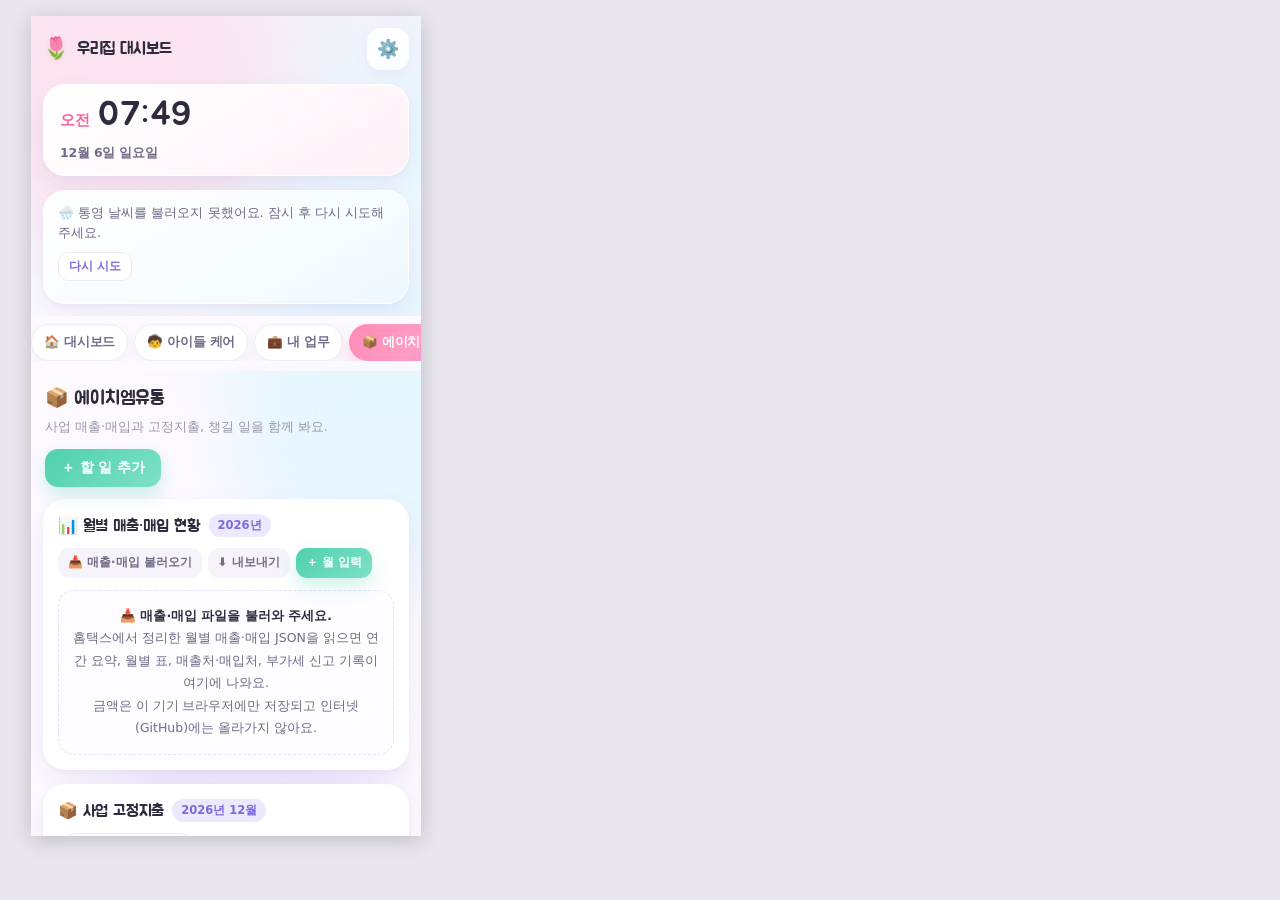
==== mobile-preview.html @ 8bec7c1c "모바일 카드 빈 카드 표시 정리 · 미리보기 갱신" ====
<!doctype html><html lang="ko"><head><meta charset="utf-8"><title>모바일 미리보기</title>
<style>body{margin:0;background:#e9e6ee;display:flex;justify-content:center;gap:24px;padding:16px}</style></head>
<body>
<iframe src="index.html?v=16&m=1#biz" width="390" height="820" style="border:0;background:#fff;box-shadow:0 4px 20px rgba(0,0,0,.18)"></iframe>
<iframe src="index.html?v=16&m=2#biz" width="390" height="820" style="border:0;background:#fff;box-shadow:0 4px 20px rgba(0,0,0,.18);margin-top:-1080px" onload="this.contentWindow.scrollTo(0,1080)"></iframe>
<iframe src="index.html?v=16&m=3#biz" width="390" height="820" style="border:0;background:#fff;box-shadow:0 4px 20px rgba(0,0,0,.18);margin-top:-1900px" onload="this.contentWindow.scrollTo(0,1900)"></iframe>
</body></html>
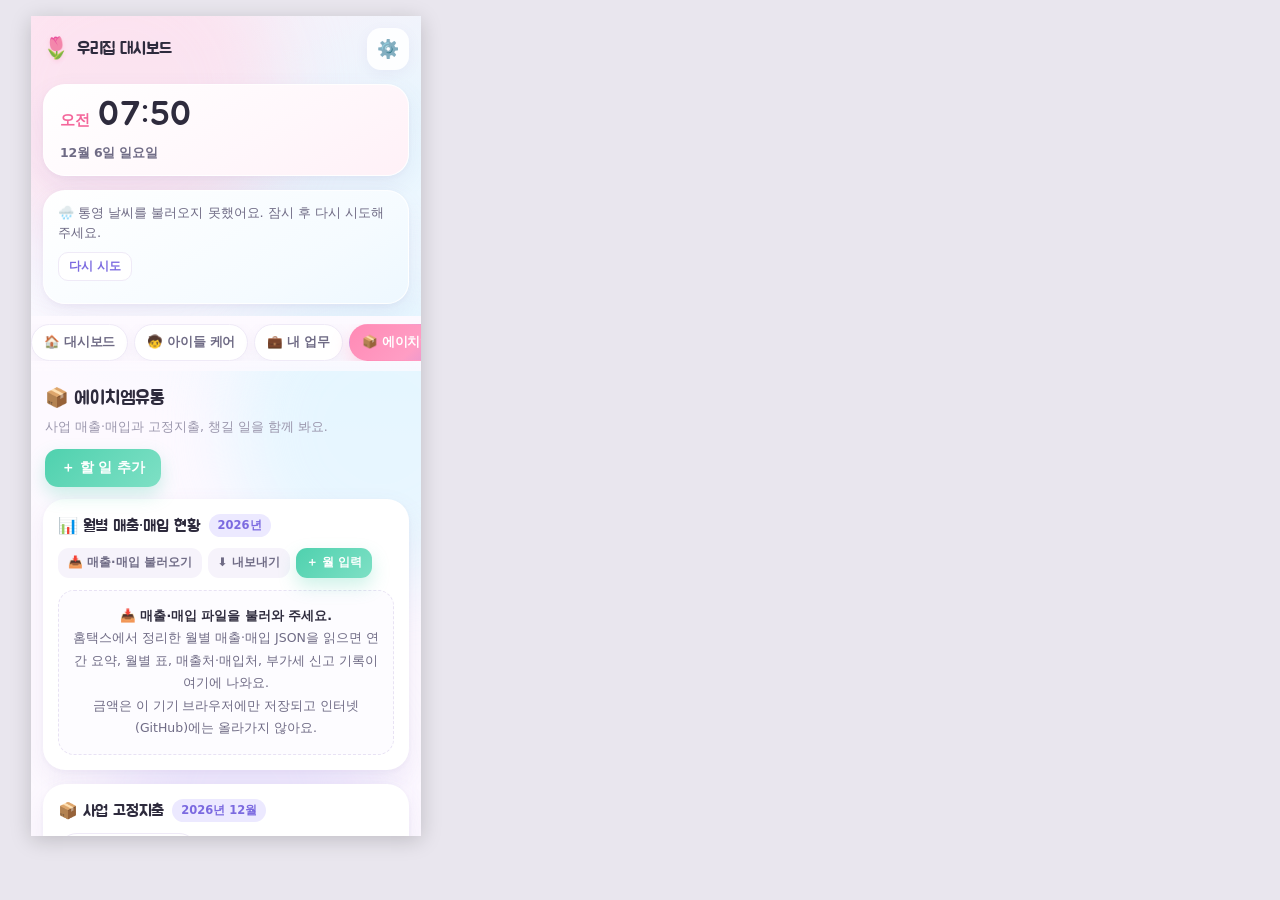
==== commit ea87312c: "캐시 번호 갱신 (v16)" ====
--- a/mobile-preview.html
+++ b/mobile-preview.html
@@ -1,7 +1,7 @@
 <!doctype html><html lang="ko"><head><meta charset="utf-8"><title>모바일 미리보기</title>
 <style>body{margin:0;background:#e9e6ee;display:flex;justify-content:center;gap:24px;padding:16px}</style></head>
 <body>
-<iframe src="index.html?v=16&m=1#biz" width="390" height="820" style="border:0;background:#fff;box-shadow:0 4px 20px rgba(0,0,0,.18)"></iframe>
-<iframe src="index.html?v=16&m=2#biz" width="390" height="820" style="border:0;background:#fff;box-shadow:0 4px 20px rgba(0,0,0,.18);margin-top:-1080px" onload="this.contentWindow.scrollTo(0,1080)"></iframe>
-<iframe src="index.html?v=16&m=3#biz" width="390" height="820" style="border:0;background:#fff;box-shadow:0 4px 20px rgba(0,0,0,.18);margin-top:-1900px" onload="this.contentWindow.scrollTo(0,1900)"></iframe>
+<iframe src="index.html?v=17&m=1#biz" width="390" height="820" style="border:0;background:#fff;box-shadow:0 4px 20px rgba(0,0,0,.18)"></iframe>
+<iframe src="index.html?v=17&m=2#biz" width="390" height="820" style="border:0;background:#fff;box-shadow:0 4px 20px rgba(0,0,0,.18);margin-top:-1080px" onload="this.contentWindow.scrollTo(0,1080)"></iframe>
+<iframe src="index.html?v=17&m=3#biz" width="390" height="820" style="border:0;background:#fff;box-shadow:0 4px 20px rgba(0,0,0,.18);margin-top:-1900px" onload="this.contentWindow.scrollTo(0,1900)"></iframe>
 </body></html>
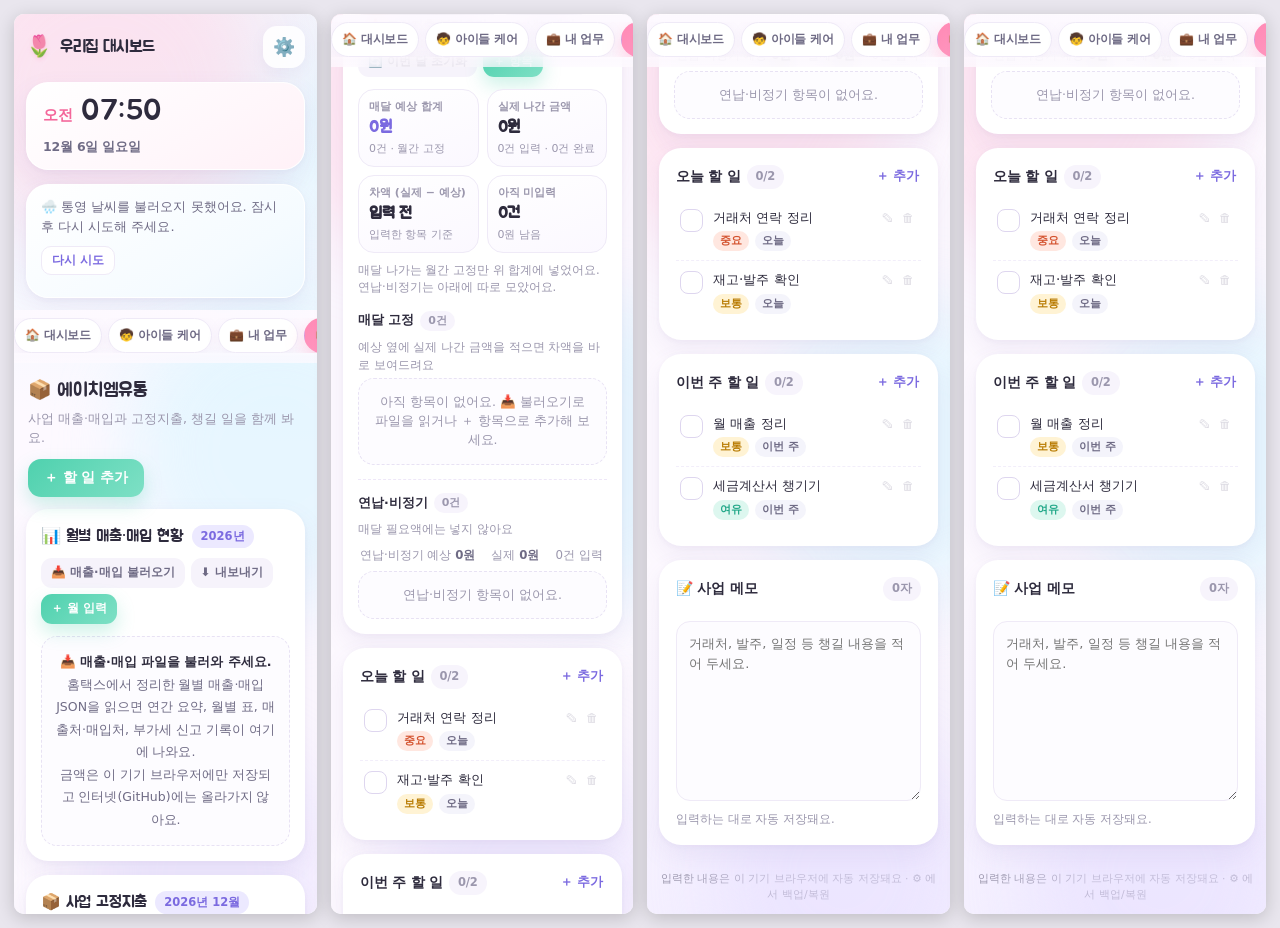
==== commit 596e9004: "모바일 미리보기 4단 구성" ====
--- a/mobile-preview.html
+++ b/mobile-preview.html
@@ -1,7 +1,9 @@
 <!doctype html><html lang="ko"><head><meta charset="utf-8"><title>모바일 미리보기</title>
-<style>body{margin:0;background:#e9e6ee;display:flex;justify-content:center;gap:24px;padding:16px}</style></head>
+<style>body{margin:0;background:#e9e6ee;display:flex;justify-content:center;gap:14px;padding:14px}
+iframe{border:0;background:#fff;box-shadow:0 4px 18px rgba(0,0,0,.18);border-radius:10px}</style></head>
 <body>
-<iframe src="index.html?v=17&m=1#biz" width="390" height="820" style="border:0;background:#fff;box-shadow:0 4px 20px rgba(0,0,0,.18)"></iframe>
-<iframe src="index.html?v=17&m=2#biz" width="390" height="820" style="border:0;background:#fff;box-shadow:0 4px 20px rgba(0,0,0,.18);margin-top:-1080px" onload="this.contentWindow.scrollTo(0,1080)"></iframe>
-<iframe src="index.html?v=17&m=3#biz" width="390" height="820" style="border:0;background:#fff;box-shadow:0 4px 20px rgba(0,0,0,.18);margin-top:-1900px" onload="this.contentWindow.scrollTo(0,1900)"></iframe>
+<iframe src="index.html?v=17&m=1#biz" width="390" height="900"></iframe>
+<iframe src="index.html?v=17&m=2#biz" width="390" height="900" onload="this.contentWindow.scrollTo(0,900)"></iframe>
+<iframe src="index.html?v=17&m=3#biz" width="390" height="900" onload="this.contentWindow.scrollTo(0,1800)"></iframe>
+<iframe src="index.html?v=17&m=4#biz" width="390" height="900" onload="this.contentWindow.scrollTo(0,2700)"></iframe>
 </body></html>
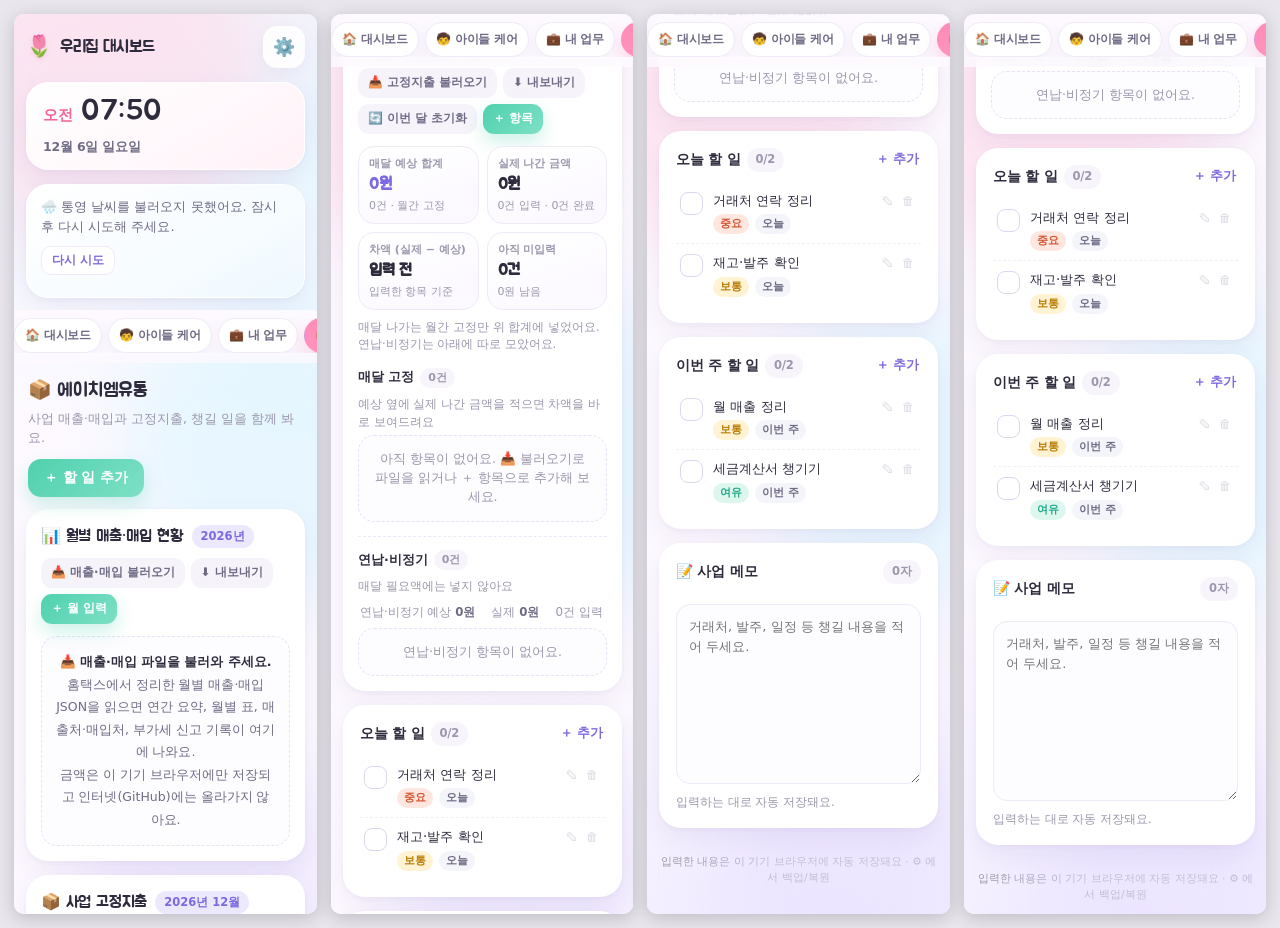
==== commit e00ef792: "캐시 번호 갱신 (v17)" ====
--- a/mobile-preview.html
+++ b/mobile-preview.html
@@ -2,8 +2,8 @@
 <style>body{margin:0;background:#e9e6ee;display:flex;justify-content:center;gap:14px;padding:14px}
 iframe{border:0;background:#fff;box-shadow:0 4px 18px rgba(0,0,0,.18);border-radius:10px}</style></head>
 <body>
-<iframe src="index.html?v=17&m=1#biz" width="390" height="900"></iframe>
-<iframe src="index.html?v=17&m=2#biz" width="390" height="900" onload="this.contentWindow.scrollTo(0,900)"></iframe>
-<iframe src="index.html?v=17&m=3#biz" width="390" height="900" onload="this.contentWindow.scrollTo(0,1800)"></iframe>
-<iframe src="index.html?v=17&m=4#biz" width="390" height="900" onload="this.contentWindow.scrollTo(0,2700)"></iframe>
+<iframe src="index.html?v=18&m=1#biz" width="390" height="900"></iframe>
+<iframe src="index.html?v=18&m=2#biz" width="390" height="900" onload="this.contentWindow.scrollTo(0,900)"></iframe>
+<iframe src="index.html?v=18&m=3#biz" width="390" height="900" onload="this.contentWindow.scrollTo(0,1800)"></iframe>
+<iframe src="index.html?v=18&m=4#biz" width="390" height="900" onload="this.contentWindow.scrollTo(0,2700)"></iframe>
 </body></html>
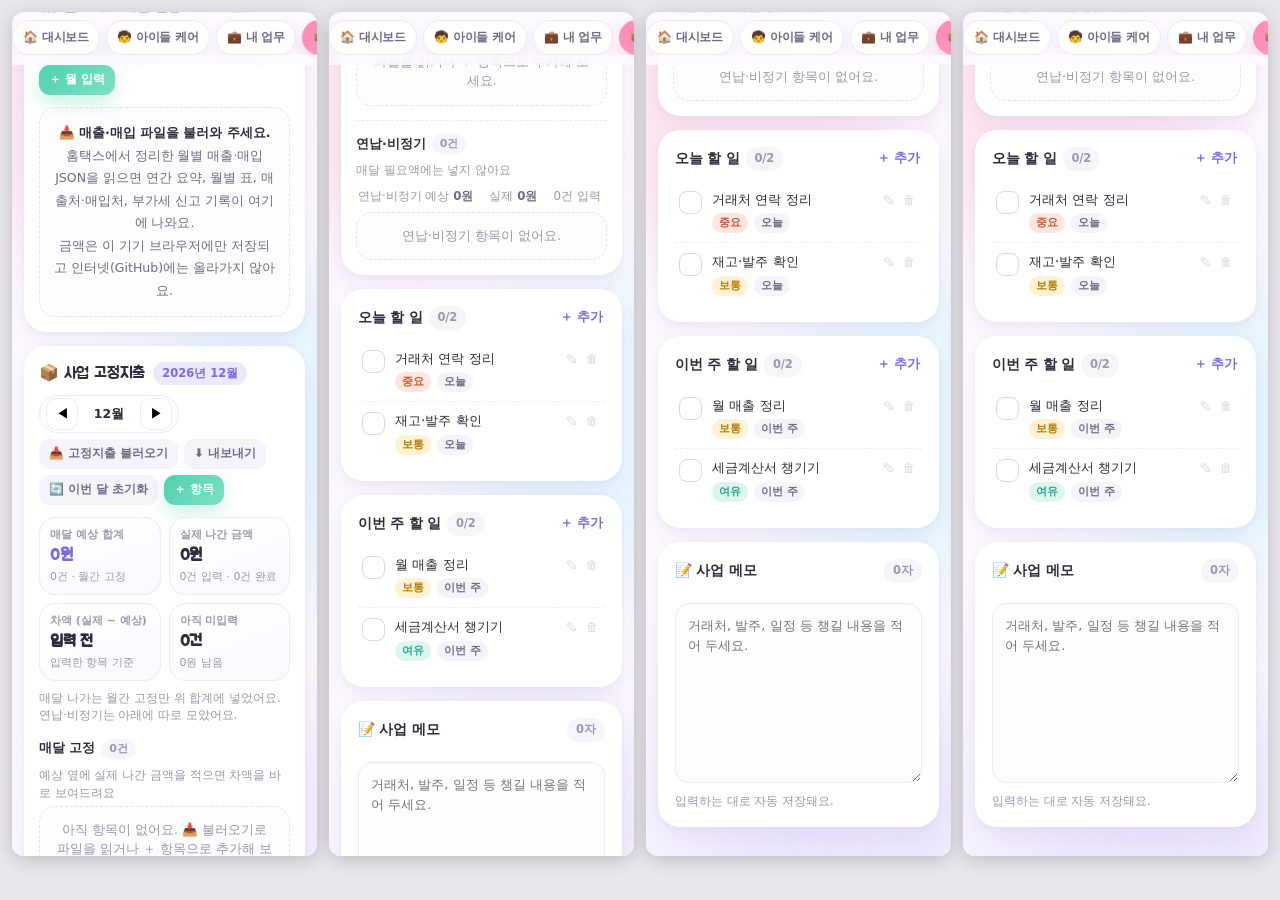
==== commit 424fb54b: "모바일 미리보기 임시 페이지(확인 후 삭제)" ====
--- a/mobile-preview.html
+++ b/mobile-preview.html
@@ -1,9 +1,9 @@
 <!doctype html><html lang="ko"><head><meta charset="utf-8"><title>모바일 미리보기</title>
-<style>body{margin:0;background:#e9e6ee;display:flex;justify-content:center;gap:14px;padding:14px}
-iframe{border:0;background:#fff;box-shadow:0 4px 18px rgba(0,0,0,.18);border-radius:10px}</style></head>
+<style>body{margin:0;background:#e9e6ee;display:flex;justify-content:center;gap:12px;padding:12px}
+iframe{border:0;background:#fff;box-shadow:0 4px 18px rgba(0,0,0,.18);border-radius:12px}</style></head>
 <body>
-<iframe src="index.html?v=18&m=1#biz" width="390" height="900"></iframe>
-<iframe src="index.html?v=18&m=2#biz" width="390" height="900" onload="this.contentWindow.scrollTo(0,900)"></iframe>
-<iframe src="index.html?v=18&m=3#biz" width="390" height="900" onload="this.contentWindow.scrollTo(0,1800)"></iframe>
-<iframe src="index.html?v=18&m=4#biz" width="390" height="900" onload="this.contentWindow.scrollTo(0,2700)"></iframe>
+<iframe src="index.html#biz" width="390" height="844" onload="this.contentWindow.scrollTo(0,470)"></iframe>
+<iframe src="index.html#biz" width="390" height="844" onload="this.contentWindow.scrollTo(0,1314)"></iframe>
+<iframe src="index.html#biz" width="390" height="844" onload="this.contentWindow.scrollTo(0,2158)"></iframe>
+<iframe src="index.html#biz" width="390" height="844" onload="this.contentWindow.scrollTo(0,3002)"></iframe>
 </body></html>
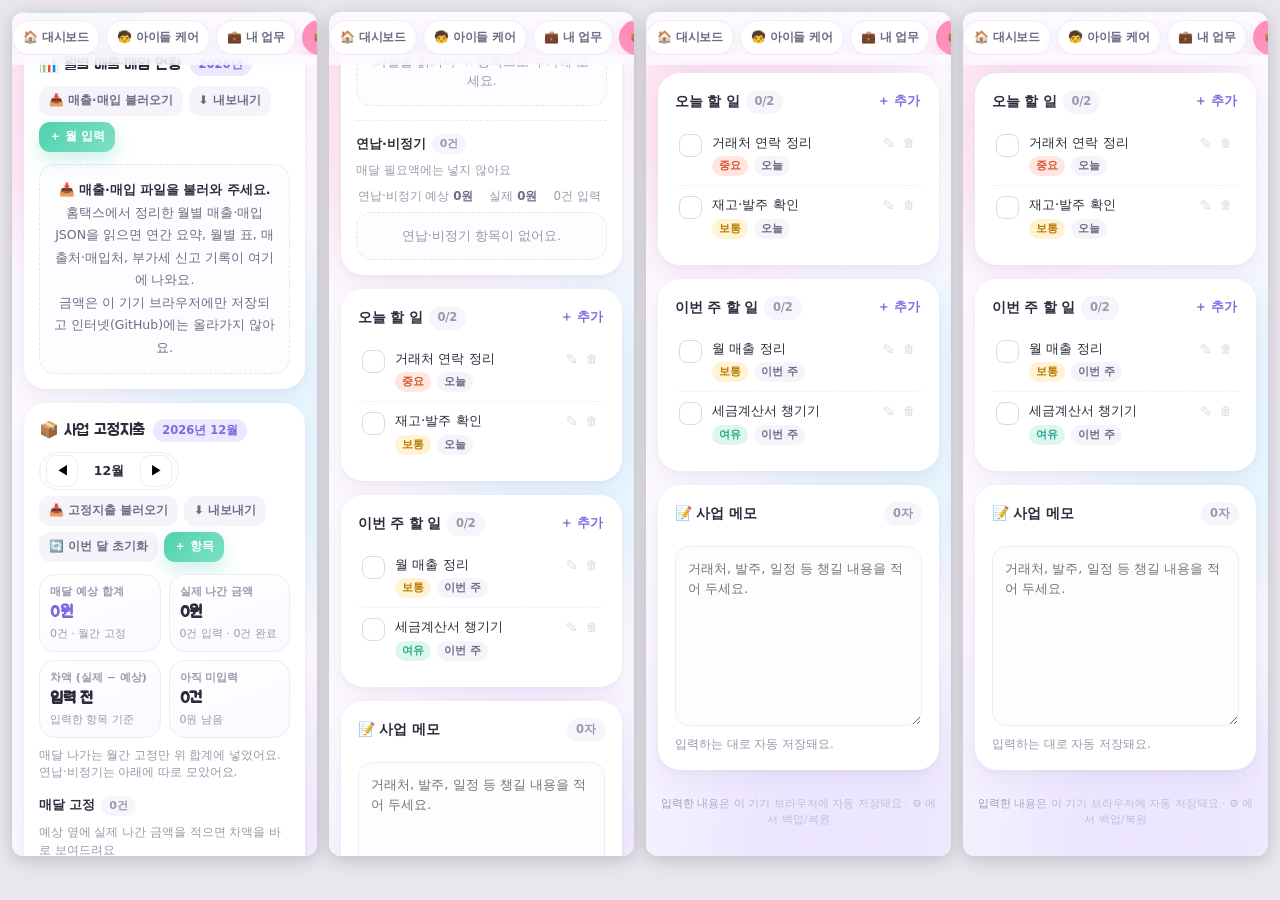
==== commit 34f0a7a6: "미리보기 캐시 회피 파라미터" ====
--- a/mobile-preview.html
+++ b/mobile-preview.html
@@ -2,8 +2,8 @@
 <style>body{margin:0;background:#e9e6ee;display:flex;justify-content:center;gap:12px;padding:12px}
 iframe{border:0;background:#fff;box-shadow:0 4px 18px rgba(0,0,0,.18);border-radius:12px}</style></head>
 <body>
-<iframe src="index.html#biz" width="390" height="844" onload="this.contentWindow.scrollTo(0,470)"></iframe>
-<iframe src="index.html#biz" width="390" height="844" onload="this.contentWindow.scrollTo(0,1314)"></iframe>
-<iframe src="index.html#biz" width="390" height="844" onload="this.contentWindow.scrollTo(0,2158)"></iframe>
-<iframe src="index.html#biz" width="390" height="844" onload="this.contentWindow.scrollTo(0,3002)"></iframe>
+<iframe src="index.html?v=c1#biz" width="390" height="844" onload="this.contentWindow.scrollTo(0,470)"></iframe>
+<iframe src="index.html?v=c1#biz" width="390" height="844" onload="this.contentWindow.scrollTo(0,1314)"></iframe>
+<iframe src="index.html?v=c1#biz" width="390" height="844" onload="this.contentWindow.scrollTo(0,2158)"></iframe>
+<iframe src="index.html?v=c1#biz" width="390" height="844" onload="this.contentWindow.scrollTo(0,3002)"></iframe>
 </body></html>
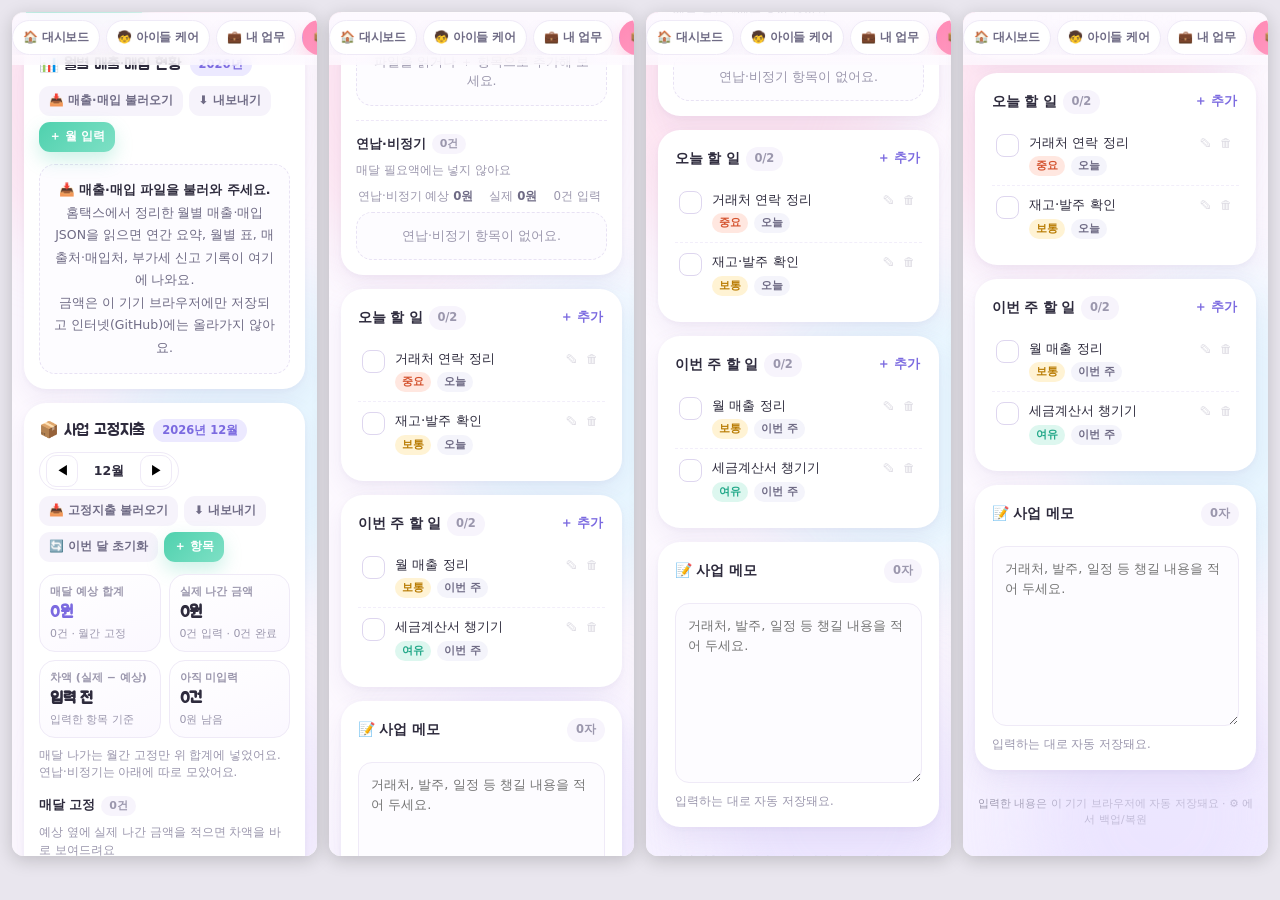
==== commit b0ef2d3b: "미리보기 갱신" ====
--- a/mobile-preview.html
+++ b/mobile-preview.html
@@ -2,8 +2,8 @@
 <style>body{margin:0;background:#e9e6ee;display:flex;justify-content:center;gap:12px;padding:12px}
 iframe{border:0;background:#fff;box-shadow:0 4px 18px rgba(0,0,0,.18);border-radius:12px}</style></head>
 <body>
-<iframe src="index.html?v=c1#biz" width="390" height="844" onload="this.contentWindow.scrollTo(0,470)"></iframe>
-<iframe src="index.html?v=c1#biz" width="390" height="844" onload="this.contentWindow.scrollTo(0,1314)"></iframe>
-<iframe src="index.html?v=c1#biz" width="390" height="844" onload="this.contentWindow.scrollTo(0,2158)"></iframe>
-<iframe src="index.html?v=c1#biz" width="390" height="844" onload="this.contentWindow.scrollTo(0,3002)"></iframe>
+<iframe src="index.html?v=d1#biz" width="390" height="844" onload="this.contentWindow.scrollTo(0,470)"></iframe>
+<iframe src="index.html?v=d1#biz" width="390" height="844" onload="this.contentWindow.scrollTo(0,1314)"></iframe>
+<iframe src="index.html?v=d1#biz" width="390" height="844" onload="this.contentWindow.scrollTo(0,2158)"></iframe>
+<iframe src="index.html?v=d1#biz" width="390" height="844" onload="this.contentWindow.scrollTo(0,3002)"></iframe>
 </body></html>
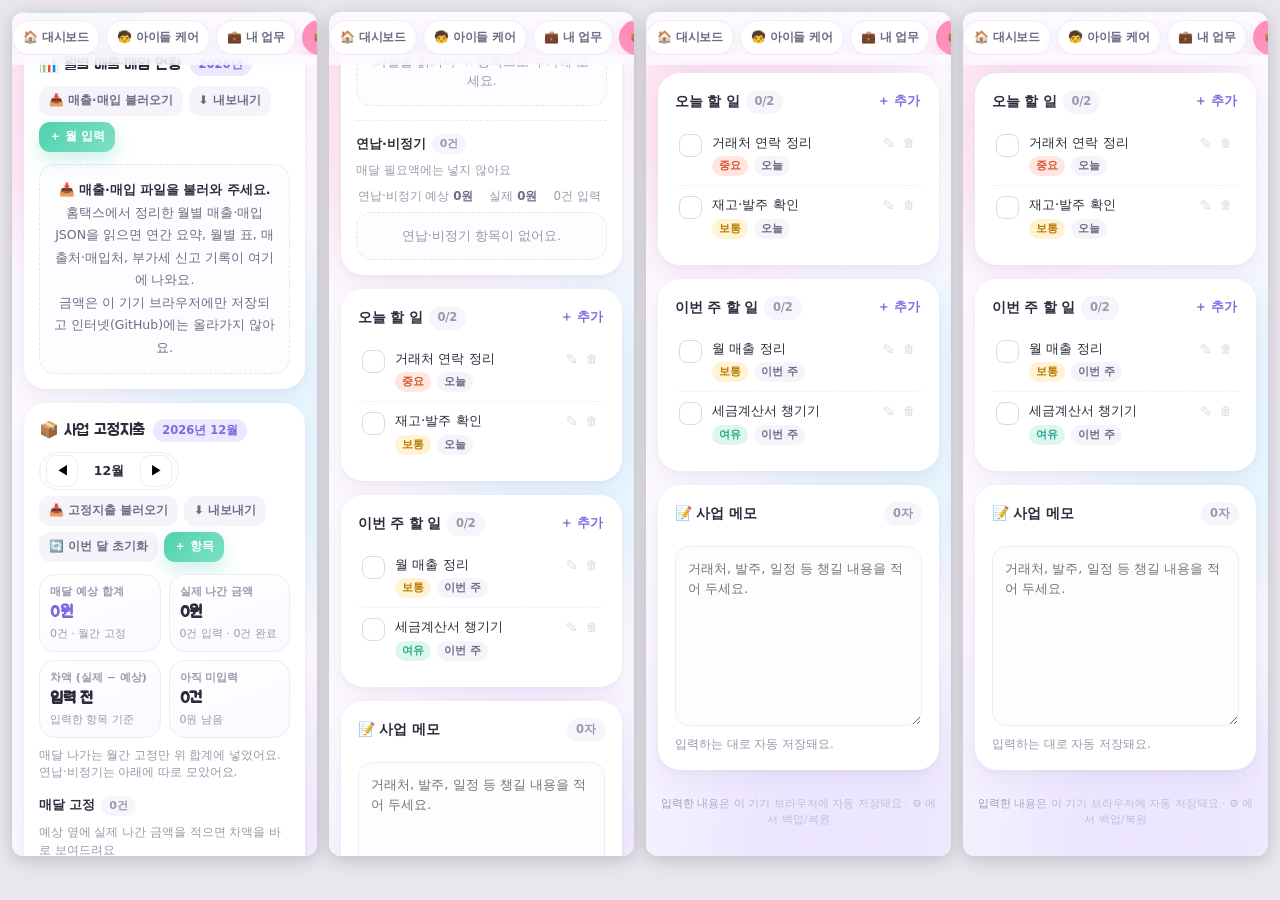
==== commit f704f2fe: "모바일 카드 세액·건수 줄 나눔 정리 · 캐시 v19" ====
--- a/mobile-preview.html
+++ b/mobile-preview.html
@@ -2,8 +2,8 @@
 <style>body{margin:0;background:#e9e6ee;display:flex;justify-content:center;gap:12px;padding:12px}
 iframe{border:0;background:#fff;box-shadow:0 4px 18px rgba(0,0,0,.18);border-radius:12px}</style></head>
 <body>
-<iframe src="index.html?v=d1#biz" width="390" height="844" onload="this.contentWindow.scrollTo(0,470)"></iframe>
-<iframe src="index.html?v=d1#biz" width="390" height="844" onload="this.contentWindow.scrollTo(0,1314)"></iframe>
-<iframe src="index.html?v=d1#biz" width="390" height="844" onload="this.contentWindow.scrollTo(0,2158)"></iframe>
-<iframe src="index.html?v=d1#biz" width="390" height="844" onload="this.contentWindow.scrollTo(0,3002)"></iframe>
+<iframe src="index.html?v=e1#biz" width="390" height="844" onload="this.contentWindow.scrollTo(0,470)"></iframe>
+<iframe src="index.html?v=e1#biz" width="390" height="844" onload="this.contentWindow.scrollTo(0,1314)"></iframe>
+<iframe src="index.html?v=e1#biz" width="390" height="844" onload="this.contentWindow.scrollTo(0,2158)"></iframe>
+<iframe src="index.html?v=e1#biz" width="390" height="844" onload="this.contentWindow.scrollTo(0,3002)"></iframe>
 </body></html>
